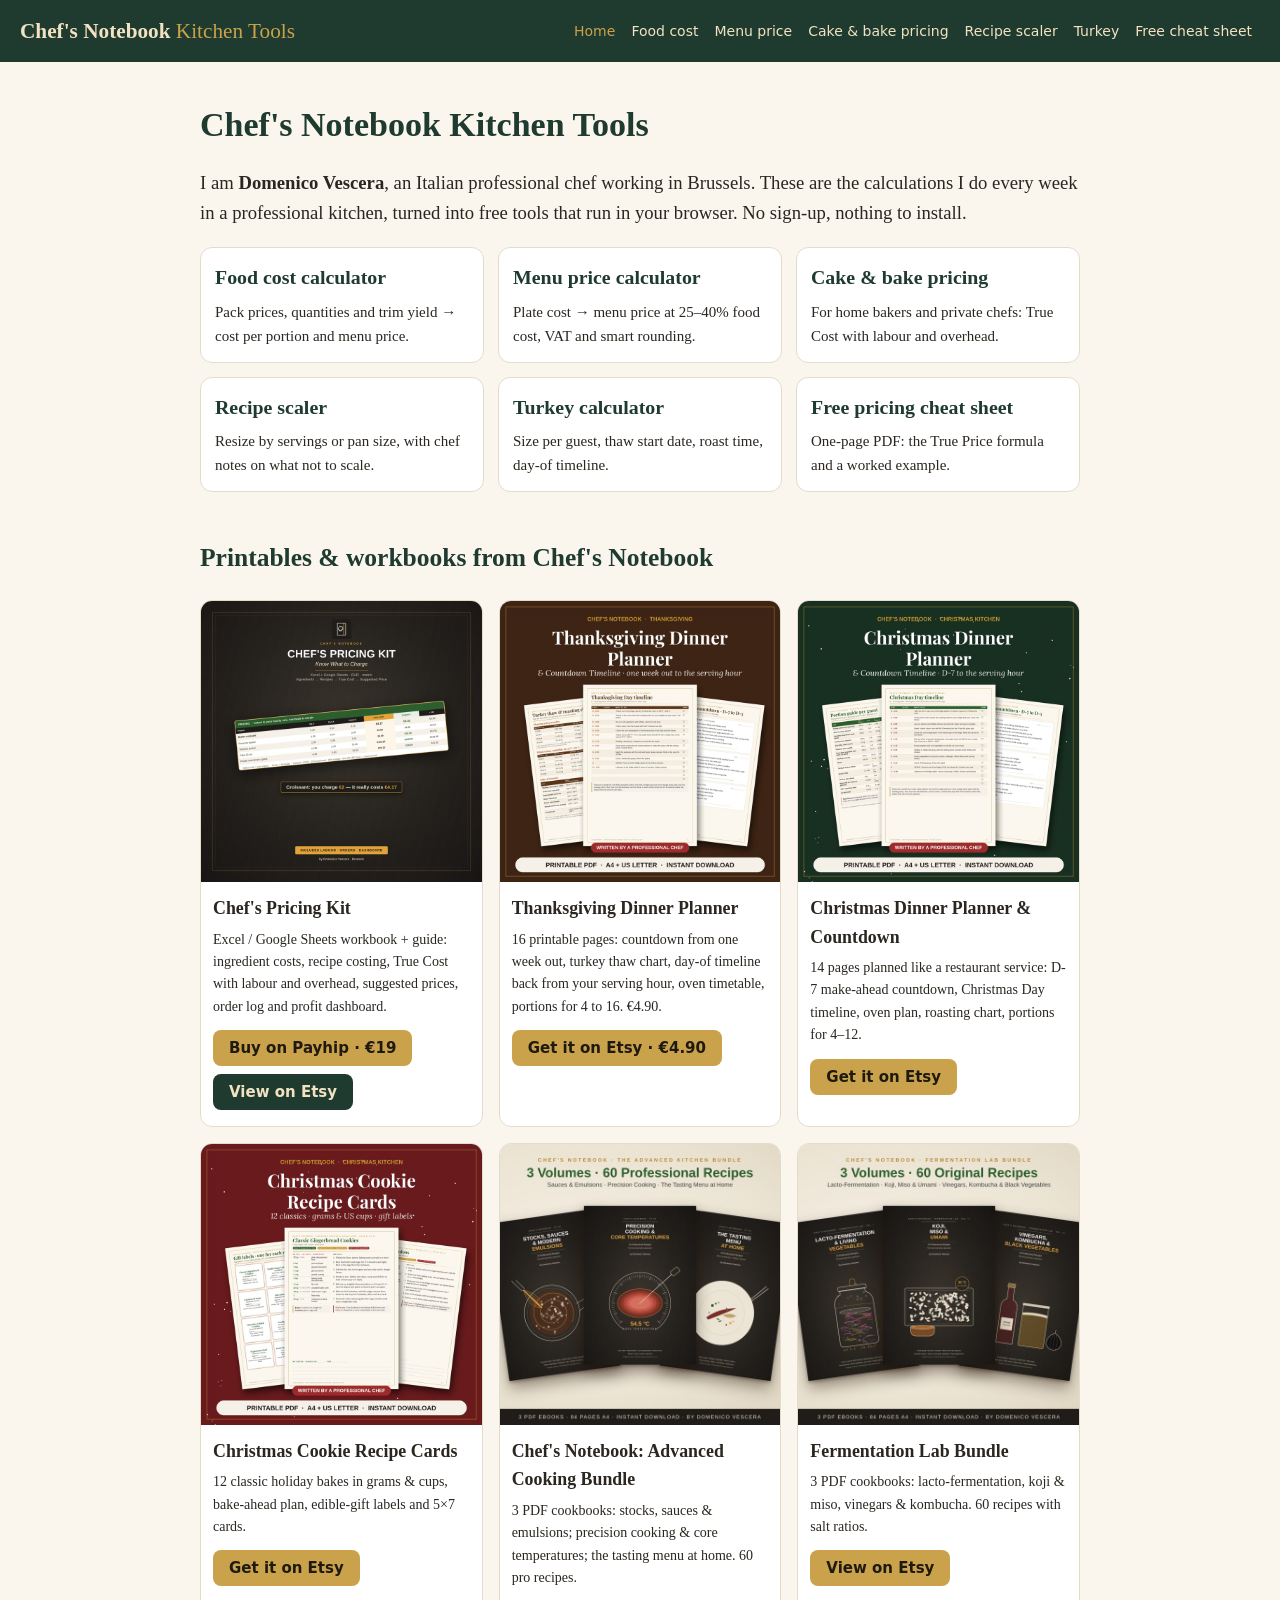
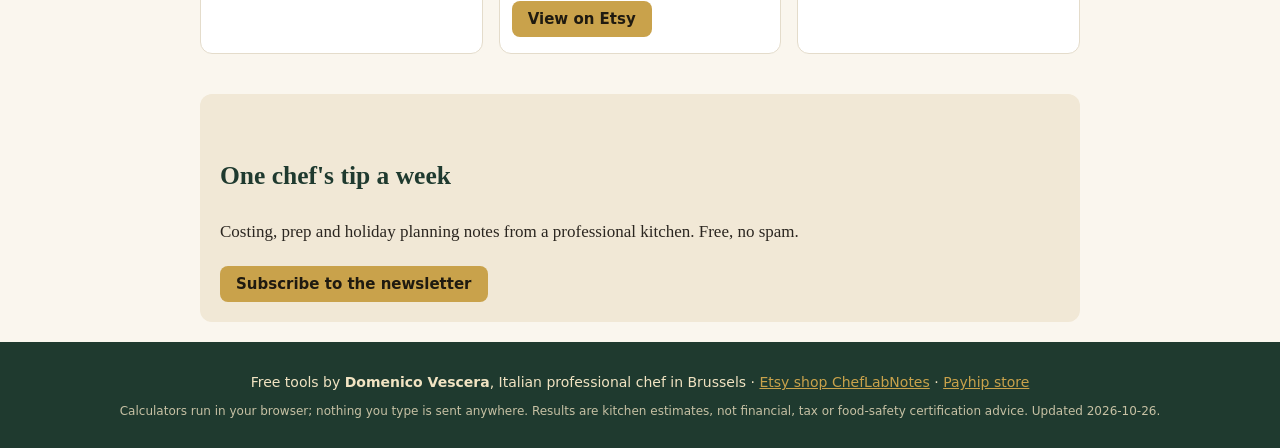
==== index.html @ 0fa349b2 "Chef's Notebook free kitchen tools" ====
<!doctype html><html lang="en"><head><meta charset="utf-8"><meta name="viewport" content="width=device-width,initial-scale=1">
<title>Free Kitchen Calculators by a Professional Chef | Chef's Notebook</title><meta name="description" content="Free kitchen calculators by an Italian professional chef: food cost per portion, menu price, cake pricing with labour, recipe scaler and a Thanksgiving turkey thaw & roast planner."><link rel="canonical" href="https://domve10.github.io/">
<meta property="og:type" content="website"><meta property="og:title" content="Free Kitchen Calculators by a Professional Chef | Chef's Notebook"><meta property="og:description" content="Free kitchen calculators by an Italian professional chef: food cost per portion, menu price, cake pricing with labour, recipe scaler and a Thanksgiving turkey thaw & roast planner."><meta property="og:url" content="https://domve10.github.io/"><meta property="og:image" content="https://domve10.github.io/img/og.jpg"><meta name="twitter:card" content="summary_large_image">
<link rel="stylesheet" href="/styles.css"><script type="application/ld+json">{"@context": "https://schema.org", "@type": "WebSite", "name": "Chef's Notebook Kitchen Tools", "url": "https://domve10.github.io/", "description": "Free kitchen calculators by an Italian professional chef: food cost per portion, menu price, cake pricing with labour, recipe scaler and a Thanksgiving turkey thaw & roast planner.", "author": {"@type": "Person", "name": "Domenico Vescera", "jobTitle": "Professional chef"}}</script></head><body>
<header><a class="brand" href="/">Chef's Notebook <span>Kitchen Tools</span></a><nav><a href="/" class=on>Home</a><a href="/food-cost-calculator/">Food cost</a><a href="/menu-price-calculator/">Menu price</a><a href="/cake-pricing-calculator/">Cake & bake pricing</a><a href="/recipe-scaler/">Recipe scaler</a><a href="/turkey-calculator/">Turkey</a><a href="/free-pricing-cheat-sheet/">Free cheat sheet</a></nav></header><main>
<h1>Chef's Notebook Kitchen Tools</h1><p class="lead">I am <b>Domenico Vescera</b>, an Italian professional chef working in Brussels. These are the calculations I do every week in a professional kitchen, turned into free tools that run in your browser. No sign-up, nothing to install.</p>
<div class="tiles">
<a href="/food-cost-calculator/"><h3>Food cost calculator</h3><p>Pack prices, quantities and trim yield → cost per portion and menu price.</p></a>
<a href="/menu-price-calculator/"><h3>Menu price calculator</h3><p>Plate cost → menu price at 25–40% food cost, VAT and smart rounding.</p></a>
<a href="/cake-pricing-calculator/"><h3>Cake & bake pricing</h3><p>For home bakers and private chefs: True Cost with labour and overhead.</p></a>
<a href="/recipe-scaler/"><h3>Recipe scaler</h3><p>Resize by servings or pan size, with chef notes on what not to scale.</p></a>
<a href="/turkey-calculator/"><h3>Turkey calculator</h3><p>Size per guest, thaw start date, roast time, day-of timeline.</p></a>
<a href="/free-pricing-cheat-sheet/"><h3>Free pricing cheat sheet</h3><p>One-page PDF: the True Price formula and a worked example.</p></a></div>
<h2>Printables & workbooks from Chef's Notebook</h2><div class="cards"><div class="card"><img src="/img/pricing-kit.jpg" alt="Chef's Pricing Kit cover" loading="lazy" width="400" height="400"><div class="cb"><h3>Chef's Pricing Kit</h3><p>Excel / Google Sheets workbook + guide: ingredient costs, recipe costing, True Cost with labour and overhead, suggested prices, order log and profit dashboard.</p><a class="btn" href="https://payhip.com/b/967rG?utm_source=chefs-notebook-tools&utm_medium=referral&utm_campaign=home" rel="noopener">Buy on Payhip · €19</a><a class="btn alt" href="https://www.etsy.com/listing/4596116687?utm_source=chefs-notebook-tools&utm_medium=referral&utm_campaign=home" rel="noopener">View on Etsy</a></div></div><div class="card"><img src="/img/thanksgiving.jpg" alt="Thanksgiving Dinner Planner cover" loading="lazy" width="400" height="400"><div class="cb"><h3>Thanksgiving Dinner Planner</h3><p>16 printable pages: countdown from one week out, turkey thaw chart, day-of timeline back from your serving hour, oven timetable, portions for 4 to 16. €4.90.</p><a class="btn" href="https://www.etsy.com/listing/4603398314?utm_source=chefs-notebook-tools&utm_medium=referral&utm_campaign=home" rel="noopener">Get it on Etsy · €4.90</a></div></div><div class="card"><img src="/img/christmas-planner.jpg" alt="Christmas Dinner Planner & Countdown cover" loading="lazy" width="400" height="400"><div class="cb"><h3>Christmas Dinner Planner & Countdown</h3><p>14 pages planned like a restaurant service: D-7 make-ahead countdown, Christmas Day timeline, oven plan, roasting chart, portions for 4–12.</p><a class="btn" href="https://www.etsy.com/listing/4601080030?utm_source=chefs-notebook-tools&utm_medium=referral&utm_campaign=home" rel="noopener">Get it on Etsy</a></div></div><div class="card"><img src="/img/cookie-cards.jpg" alt="Christmas Cookie Recipe Cards cover" loading="lazy" width="400" height="400"><div class="cb"><h3>Christmas Cookie Recipe Cards</h3><p>12 classic holiday bakes in grams & cups, bake-ahead plan, edible-gift labels and 5×7 cards.</p><a class="btn" href="https://www.etsy.com/listing/4601080650?utm_source=chefs-notebook-tools&utm_medium=referral&utm_campaign=home" rel="noopener">Get it on Etsy</a></div></div><div class="card"><img src="/img/advanced-bundle.jpg" alt="Chef's Notebook: Advanced Cooking Bundle cover" loading="lazy" width="400" height="400"><div class="cb"><h3>Chef's Notebook: Advanced Cooking Bundle</h3><p>3 PDF cookbooks: stocks, sauces & emulsions; precision cooking & core temperatures; the tasting menu at home. 60 pro recipes.</p><a class="btn" href="https://www.etsy.com/listing/4592449146?utm_source=chefs-notebook-tools&utm_medium=referral&utm_campaign=home" rel="noopener">View on Etsy</a></div></div><div class="card"><img src="/img/fermentation-bundle.jpg" alt="Fermentation Lab Bundle cover" loading="lazy" width="400" height="400"><div class="cb"><h3>Fermentation Lab Bundle</h3><p>3 PDF cookbooks: lacto-fermentation, koji & miso, vinegars & kombucha. 60 recipes with salt ratios.</p><a class="btn" href="https://www.etsy.com/listing/4592519886?utm_source=chefs-notebook-tools&utm_medium=referral&utm_campaign=home" rel="noopener">View on Etsy</a></div></div></div>
<section class="news"><h2>One chef's tip a week</h2><p>Costing, prep and holiday planning notes from a professional kitchen. Free, no spam.</p><a class="btn" href="https://domenicos-newsletter.beehiiv.com/subscribe?utm_source=chefs-notebook-tools&utm_medium=referral&utm_campaign=newsletter" rel="noopener">Subscribe to the newsletter</a></section>
</main><footer><p>Free tools by <b>Domenico Vescera</b>, Italian professional chef in Brussels · <a href="https://www.etsy.com/shop/ChefLabNotes?utm_source=chefs-notebook-tools&utm_medium=referral&utm_campaign=footer">Etsy shop ChefLabNotes</a> · <a href="https://payhip.com/ChefLabNotes?utm_source=chefs-notebook-tools&utm_medium=referral&utm_campaign=footer">Payhip store</a></p><p class="small">Calculators run in your browser; nothing you type is sent anywhere. Results are kitchen estimates, not financial, tax or food-safety certification advice. Updated 2026-10-26.</p></footer></body></html>
---- styles.css ----
*{box-sizing:border-box}body{margin:0;font:17px/1.6 Georgia,'Times New Roman',serif;color:#2b2620;background:#faf6ee}
header{background:#1f3a2f;color:#f1e3c2;padding:14px 20px;display:flex;flex-wrap:wrap;gap:10px;align-items:center;justify-content:space-between}
.brand{color:#f1e3c2;text-decoration:none;font-size:1.25em;font-weight:bold}.brand span{color:#c9a24b;font-weight:normal}
nav a{color:#f1e3c2;text-decoration:none;margin:0 8px;font:14px/2 system-ui,sans-serif}nav a.on,nav a:hover{color:#c9a24b}
main{max-width:920px;margin:0 auto;padding:20px}h1{font-size:2em;line-height:1.2;color:#1f3a2f}h2{color:#1f3a2f;margin-top:1.8em}.lead{font-size:1.1em}
.tool{background:#fff;border:1px solid #e4dccb;border-radius:12px;padding:18px;margin:20px 0;font-family:system-ui,sans-serif;font-size:15px}
.grid{display:grid;grid-template-columns:repeat(auto-fit,minmax(200px,1fr));gap:12px;margin:12px 0}label{display:flex;flex-direction:column;font-weight:600;gap:4px}label.full{margin-top:10px}
input,select,textarea{font:15px system-ui,sans-serif;padding:8px;border:1px solid #cfc5b0;border-radius:6px;width:100%;background:#fffdf8}
#ing{width:100%;border-collapse:collapse}#ing td,#ing th{padding:3px;text-align:left;font-size:13px}#ing input{padding:6px}
.out{display:grid;grid-template-columns:repeat(auto-fit,minmax(180px,1fr));gap:10px;margin-top:14px}.out div{background:#1f3a2f;color:#f1e3c2;border-radius:8px;padding:10px}.out span{display:block;font-size:12px;opacity:.85}.out b{font-size:1.35em;color:#fff}.out .warn{background:#8a3b1f}
.cmp{border-collapse:collapse;margin:12px 0;width:100%}.cmp td,.cmp th{border:1px solid #e4dccb;padding:6px;text-align:center}.cmp th{background:#f1e8d6}
.btn{display:inline-block;background:#c9a24b;color:#1f1a10;padding:9px 16px;border-radius:8px;text-decoration:none;font:600 15px system-ui,sans-serif;border:0;cursor:pointer;margin:4px 6px 4px 0}.btn.alt{background:#1f3a2f;color:#f1e3c2}.btn.big{font-size:18px;padding:14px 22px}
.hint{font-size:13px;color:#6b5f52}.res{background:#fffdf8;border:1px dashed #cfc5b0;padding:12px;white-space:pre-wrap;font-size:15px}
.tl div{padding:4px 0;border-bottom:1px dotted #e4dccb}.tl b{display:inline-block;width:60px;color:#1f3a2f}
.cards{display:grid;grid-template-columns:repeat(auto-fit,minmax(250px,1fr));gap:16px}.card{background:#fff;border:1px solid #e4dccb;border-radius:12px;overflow:hidden}.card img{width:100%;height:auto;display:block;aspect-ratio:1/1;object-fit:cover}.cb{padding:12px}.cb h3{margin:0 0 6px;font-size:1.05em}.cb p{font-size:14px;margin:0 0 8px}
.tiles{display:grid;grid-template-columns:repeat(auto-fit,minmax(250px,1fr));gap:14px}.tiles a{background:#fff;border:1px solid #e4dccb;border-radius:12px;padding:14px;text-decoration:none;color:inherit}.tiles a:hover{border-color:#c9a24b}.tiles h3{margin:0;color:#1f3a2f}.tiles p{margin:6px 0 0;font-size:15px}
.faq details{background:#fff;border:1px solid #e4dccb;border-radius:8px;padding:10px 14px;margin:8px 0}.faq summary{font-weight:bold;cursor:pointer}
.news{background:#f1e8d6;border-radius:12px;padding:16px 20px;margin-top:40px}footer{background:#1f3a2f;color:#f1e3c2;padding:18px;text-align:center;font:14px system-ui,sans-serif}footer a{color:#c9a24b}.small{font-size:12px;opacity:.8}
a{color:#7a5a12}
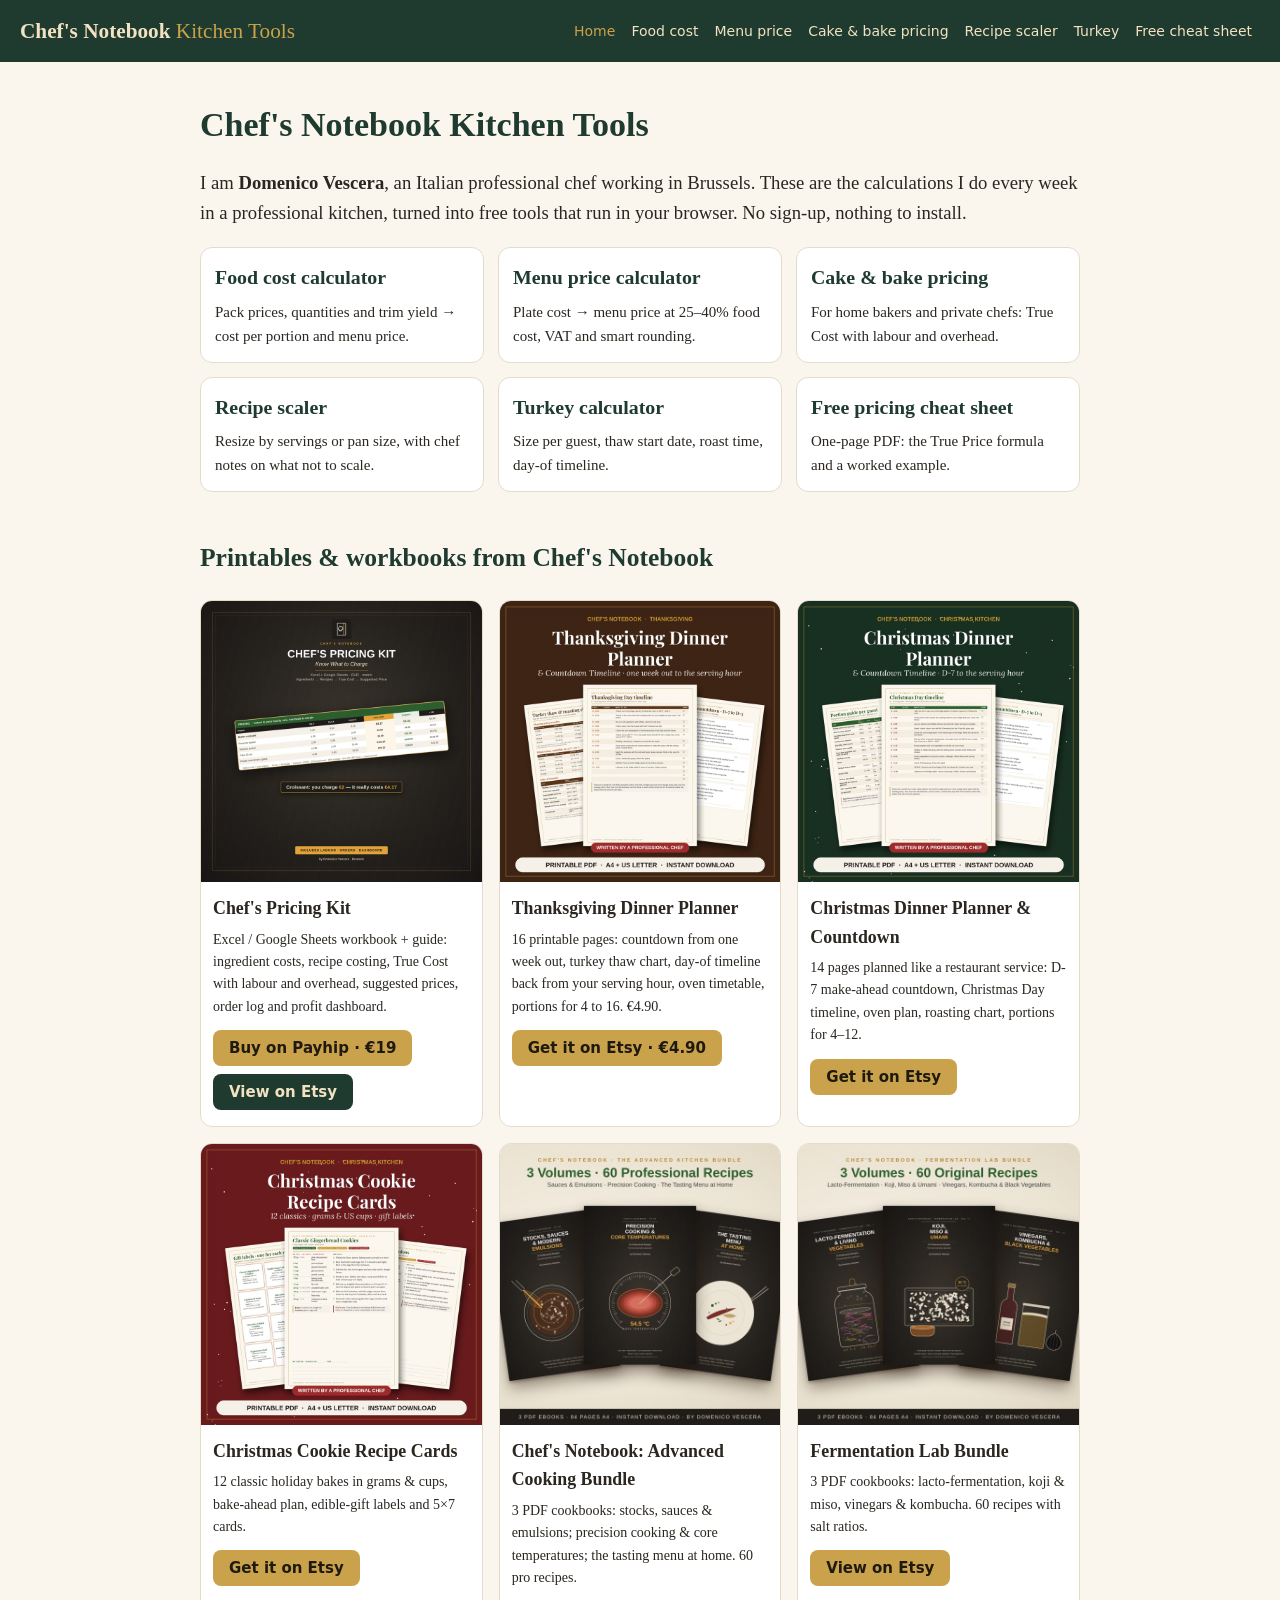
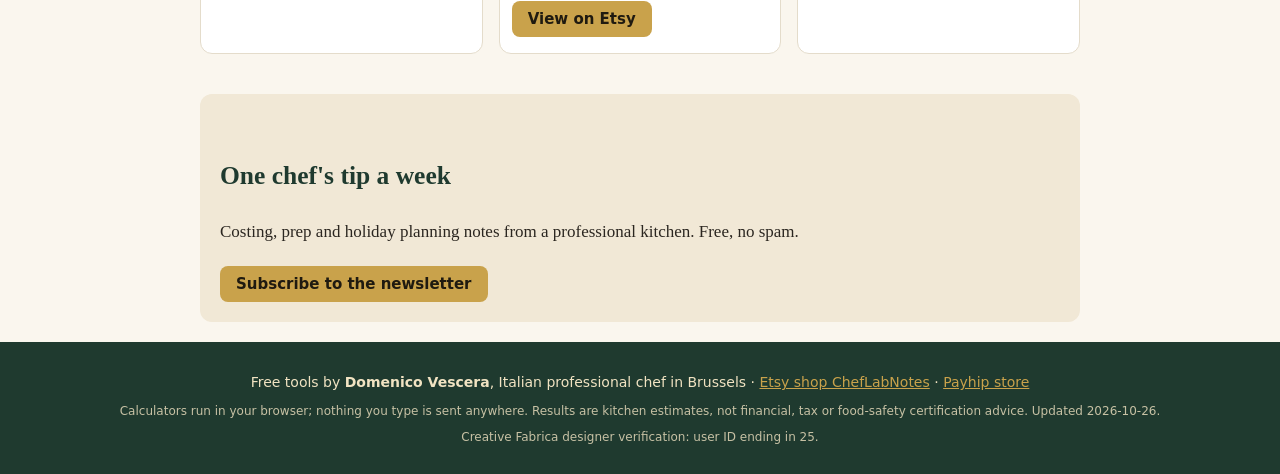
==== commit 6df447d1: "Add Creative Fabrica verification note" ====
--- a/index.html
+++ b/index.html
@@ -13,4 +13,4 @@
 <a href="/free-pricing-cheat-sheet/"><h3>Free pricing cheat sheet</h3><p>One-page PDF: the True Price formula and a worked example.</p></a></div>
 <h2>Printables & workbooks from Chef's Notebook</h2><div class="cards"><div class="card"><img src="/img/pricing-kit.jpg" alt="Chef's Pricing Kit cover" loading="lazy" width="400" height="400"><div class="cb"><h3>Chef's Pricing Kit</h3><p>Excel / Google Sheets workbook + guide: ingredient costs, recipe costing, True Cost with labour and overhead, suggested prices, order log and profit dashboard.</p><a class="btn" href="https://payhip.com/b/967rG?utm_source=chefs-notebook-tools&utm_medium=referral&utm_campaign=home" rel="noopener">Buy on Payhip · €19</a><a class="btn alt" href="https://www.etsy.com/listing/4596116687?utm_source=chefs-notebook-tools&utm_medium=referral&utm_campaign=home" rel="noopener">View on Etsy</a></div></div><div class="card"><img src="/img/thanksgiving.jpg" alt="Thanksgiving Dinner Planner cover" loading="lazy" width="400" height="400"><div class="cb"><h3>Thanksgiving Dinner Planner</h3><p>16 printable pages: countdown from one week out, turkey thaw chart, day-of timeline back from your serving hour, oven timetable, portions for 4 to 16. €4.90.</p><a class="btn" href="https://www.etsy.com/listing/4603398314?utm_source=chefs-notebook-tools&utm_medium=referral&utm_campaign=home" rel="noopener">Get it on Etsy · €4.90</a></div></div><div class="card"><img src="/img/christmas-planner.jpg" alt="Christmas Dinner Planner & Countdown cover" loading="lazy" width="400" height="400"><div class="cb"><h3>Christmas Dinner Planner & Countdown</h3><p>14 pages planned like a restaurant service: D-7 make-ahead countdown, Christmas Day timeline, oven plan, roasting chart, portions for 4–12.</p><a class="btn" href="https://www.etsy.com/listing/4601080030?utm_source=chefs-notebook-tools&utm_medium=referral&utm_campaign=home" rel="noopener">Get it on Etsy</a></div></div><div class="card"><img src="/img/cookie-cards.jpg" alt="Christmas Cookie Recipe Cards cover" loading="lazy" width="400" height="400"><div class="cb"><h3>Christmas Cookie Recipe Cards</h3><p>12 classic holiday bakes in grams & cups, bake-ahead plan, edible-gift labels and 5×7 cards.</p><a class="btn" href="https://www.etsy.com/listing/4601080650?utm_source=chefs-notebook-tools&utm_medium=referral&utm_campaign=home" rel="noopener">Get it on Etsy</a></div></div><div class="card"><img src="/img/advanced-bundle.jpg" alt="Chef's Notebook: Advanced Cooking Bundle cover" loading="lazy" width="400" height="400"><div class="cb"><h3>Chef's Notebook: Advanced Cooking Bundle</h3><p>3 PDF cookbooks: stocks, sauces & emulsions; precision cooking & core temperatures; the tasting menu at home. 60 pro recipes.</p><a class="btn" href="https://www.etsy.com/listing/4592449146?utm_source=chefs-notebook-tools&utm_medium=referral&utm_campaign=home" rel="noopener">View on Etsy</a></div></div><div class="card"><img src="/img/fermentation-bundle.jpg" alt="Fermentation Lab Bundle cover" loading="lazy" width="400" height="400"><div class="cb"><h3>Fermentation Lab Bundle</h3><p>3 PDF cookbooks: lacto-fermentation, koji & miso, vinegars & kombucha. 60 recipes with salt ratios.</p><a class="btn" href="https://www.etsy.com/listing/4592519886?utm_source=chefs-notebook-tools&utm_medium=referral&utm_campaign=home" rel="noopener">View on Etsy</a></div></div></div>
 <section class="news"><h2>One chef's tip a week</h2><p>Costing, prep and holiday planning notes from a professional kitchen. Free, no spam.</p><a class="btn" href="https://domenicos-newsletter.beehiiv.com/subscribe?utm_source=chefs-notebook-tools&utm_medium=referral&utm_campaign=newsletter" rel="noopener">Subscribe to the newsletter</a></section>
-</main><footer><p>Free tools by <b>Domenico Vescera</b>, Italian professional chef in Brussels · <a href="https://www.etsy.com/shop/ChefLabNotes?utm_source=chefs-notebook-tools&utm_medium=referral&utm_campaign=footer">Etsy shop ChefLabNotes</a> · <a href="https://payhip.com/ChefLabNotes?utm_source=chefs-notebook-tools&utm_medium=referral&utm_campaign=footer">Payhip store</a></p><p class="small">Calculators run in your browser; nothing you type is sent anywhere. Results are kitchen estimates, not financial, tax or food-safety certification advice. Updated 2026-10-26.</p></footer></body></html>+</main><footer><p>Free tools by <b>Domenico Vescera</b>, Italian professional chef in Brussels · <a href="https://www.etsy.com/shop/ChefLabNotes?utm_source=chefs-notebook-tools&utm_medium=referral&utm_campaign=footer">Etsy shop ChefLabNotes</a> · <a href="https://payhip.com/ChefLabNotes?utm_source=chefs-notebook-tools&utm_medium=referral&utm_campaign=footer">Payhip store</a></p><p class="small">Calculators run in your browser; nothing you type is sent anywhere. Results are kitchen estimates, not financial, tax or food-safety certification advice. Updated 2026-10-26.</p><p class="small">Creative Fabrica designer verification: user ID ending in 25.</p></footer></body></html>
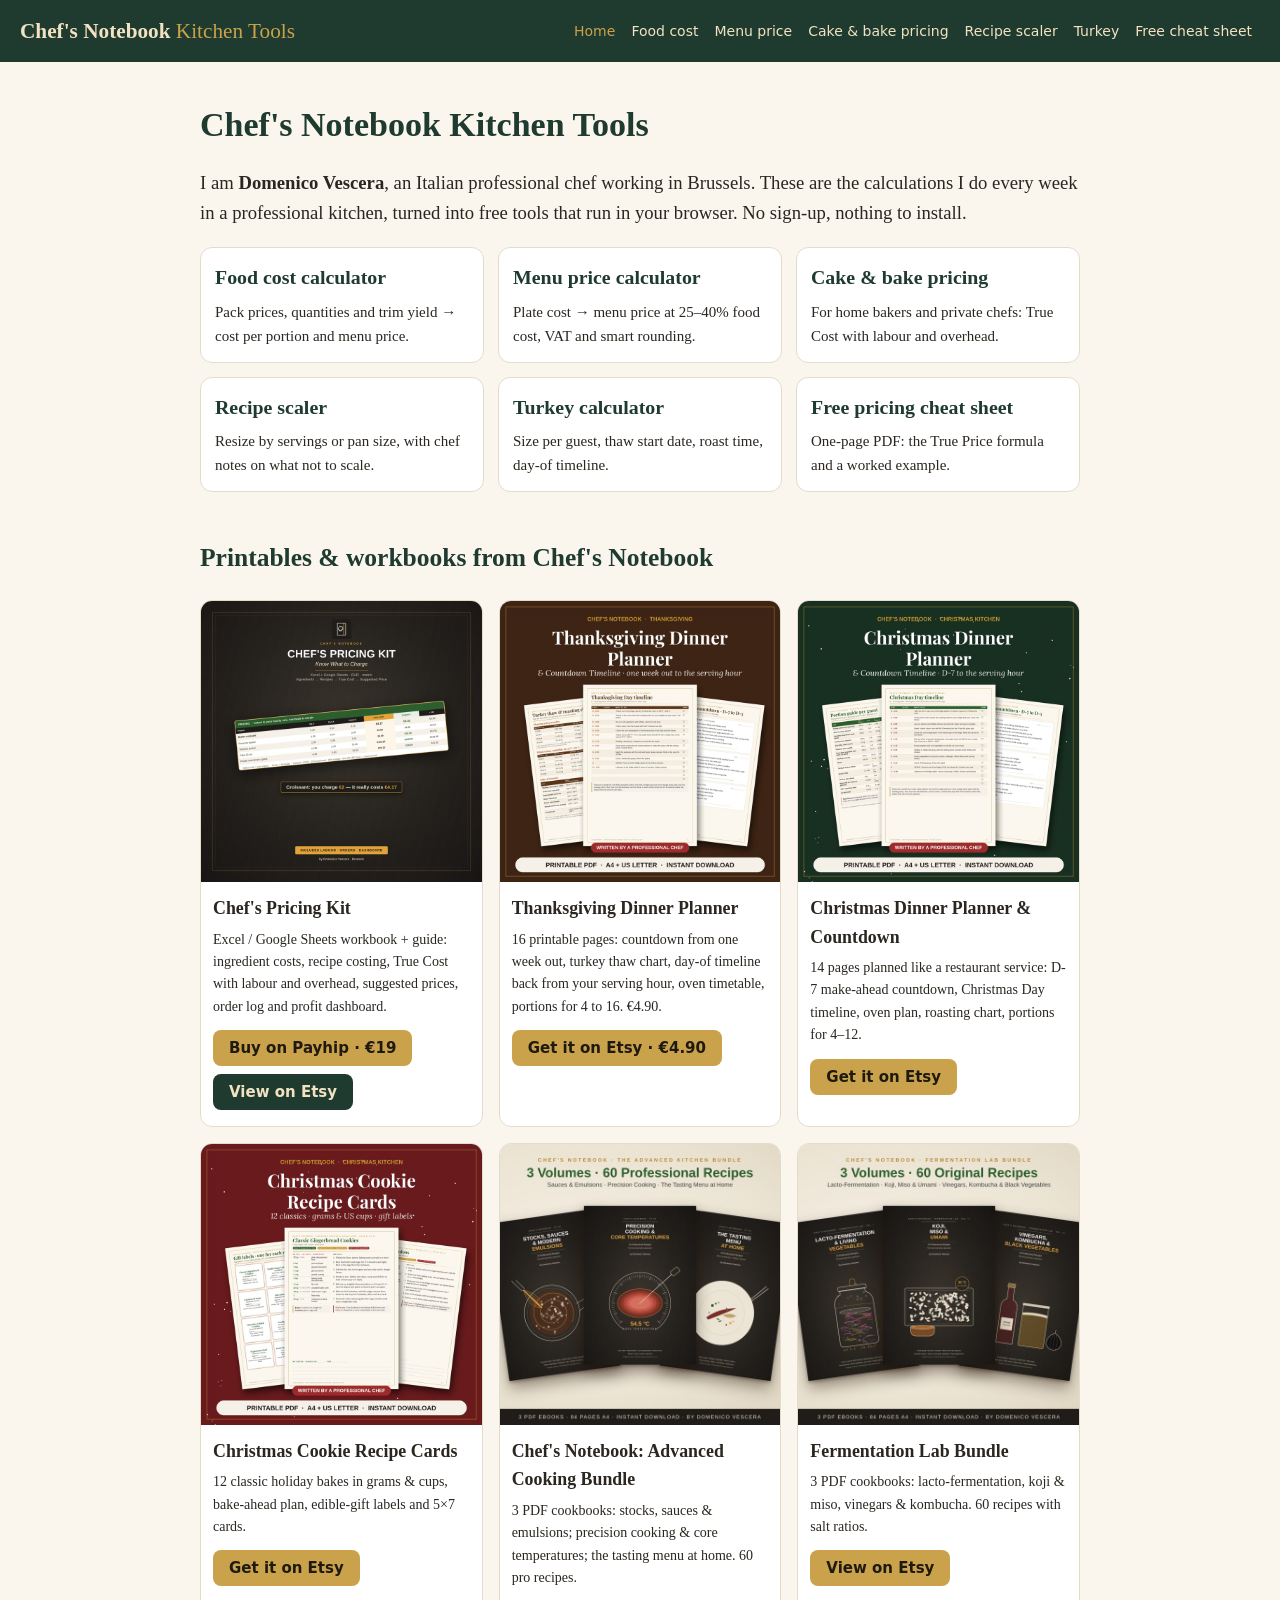
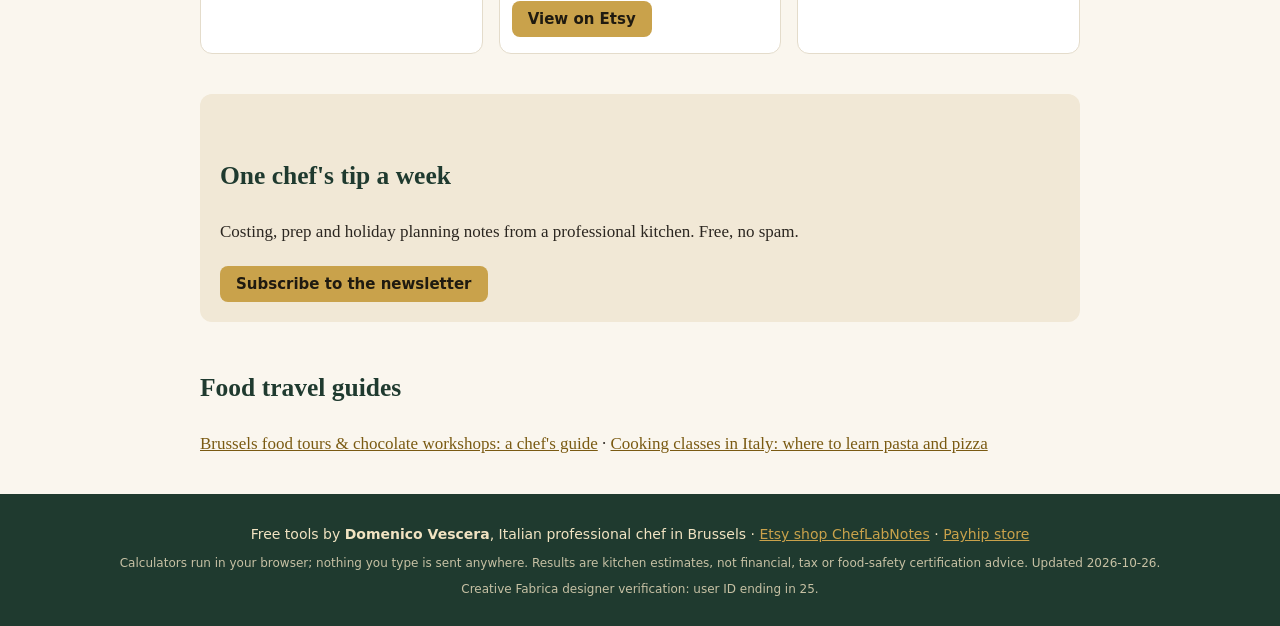
==== commit 69c489ec: "Add chef food-travel guides (Brussels food tours, Italy cooking classes)" ====
--- a/index.html
+++ b/index.html
@@ -1,4 +1,13 @@
-<!doctype html><html lang="en"><head><meta charset="utf-8"><meta name="viewport" content="width=device-width,initial-scale=1">
+<!doctype html><html lang="en"><head><script nowprocket data-noptimize="1" data-cfasync="false" data-wpfc-render="false" seraph-accel-crit="1" data-no-defer="1" data-cmp-ab="2">
+  (function () {
+      var script = document.createElement("script");
+      script.async = 1;
+      script.setAttribute("data-cmp-ab","2");
+      script.src = 'https://emrld.ltd/NTkzMzI0.js?t=593324';
+      document.head.appendChild(script);
+  })();
+</script>
+<meta charset="utf-8"><meta name="viewport" content="width=device-width,initial-scale=1">
 <title>Free Kitchen Calculators by a Professional Chef | Chef's Notebook</title><meta name="description" content="Free kitchen calculators by an Italian professional chef: food cost per portion, menu price, cake pricing with labour, recipe scaler and a Thanksgiving turkey thaw & roast planner."><link rel="canonical" href="https://domve10.github.io/">
 <meta property="og:type" content="website"><meta property="og:title" content="Free Kitchen Calculators by a Professional Chef | Chef's Notebook"><meta property="og:description" content="Free kitchen calculators by an Italian professional chef: food cost per portion, menu price, cake pricing with labour, recipe scaler and a Thanksgiving turkey thaw & roast planner."><meta property="og:url" content="https://domve10.github.io/"><meta property="og:image" content="https://domve10.github.io/img/og.jpg"><meta name="twitter:card" content="summary_large_image">
 <link rel="stylesheet" href="/styles.css"><script type="application/ld+json">{"@context": "https://schema.org", "@type": "WebSite", "name": "Chef's Notebook Kitchen Tools", "url": "https://domve10.github.io/", "description": "Free kitchen calculators by an Italian professional chef: food cost per portion, menu price, cake pricing with labour, recipe scaler and a Thanksgiving turkey thaw & roast planner.", "author": {"@type": "Person", "name": "Domenico Vescera", "jobTitle": "Professional chef"}}</script></head><body>
@@ -13,4 +22,4 @@
 <a href="/free-pricing-cheat-sheet/"><h3>Free pricing cheat sheet</h3><p>One-page PDF: the True Price formula and a worked example.</p></a></div>
 <h2>Printables & workbooks from Chef's Notebook</h2><div class="cards"><div class="card"><img src="/img/pricing-kit.jpg" alt="Chef's Pricing Kit cover" loading="lazy" width="400" height="400"><div class="cb"><h3>Chef's Pricing Kit</h3><p>Excel / Google Sheets workbook + guide: ingredient costs, recipe costing, True Cost with labour and overhead, suggested prices, order log and profit dashboard.</p><a class="btn" href="https://payhip.com/b/967rG?utm_source=chefs-notebook-tools&utm_medium=referral&utm_campaign=home" rel="noopener">Buy on Payhip · €19</a><a class="btn alt" href="https://www.etsy.com/listing/4596116687?utm_source=chefs-notebook-tools&utm_medium=referral&utm_campaign=home" rel="noopener">View on Etsy</a></div></div><div class="card"><img src="/img/thanksgiving.jpg" alt="Thanksgiving Dinner Planner cover" loading="lazy" width="400" height="400"><div class="cb"><h3>Thanksgiving Dinner Planner</h3><p>16 printable pages: countdown from one week out, turkey thaw chart, day-of timeline back from your serving hour, oven timetable, portions for 4 to 16. €4.90.</p><a class="btn" href="https://www.etsy.com/listing/4603398314?utm_source=chefs-notebook-tools&utm_medium=referral&utm_campaign=home" rel="noopener">Get it on Etsy · €4.90</a></div></div><div class="card"><img src="/img/christmas-planner.jpg" alt="Christmas Dinner Planner & Countdown cover" loading="lazy" width="400" height="400"><div class="cb"><h3>Christmas Dinner Planner & Countdown</h3><p>14 pages planned like a restaurant service: D-7 make-ahead countdown, Christmas Day timeline, oven plan, roasting chart, portions for 4–12.</p><a class="btn" href="https://www.etsy.com/listing/4601080030?utm_source=chefs-notebook-tools&utm_medium=referral&utm_campaign=home" rel="noopener">Get it on Etsy</a></div></div><div class="card"><img src="/img/cookie-cards.jpg" alt="Christmas Cookie Recipe Cards cover" loading="lazy" width="400" height="400"><div class="cb"><h3>Christmas Cookie Recipe Cards</h3><p>12 classic holiday bakes in grams & cups, bake-ahead plan, edible-gift labels and 5×7 cards.</p><a class="btn" href="https://www.etsy.com/listing/4601080650?utm_source=chefs-notebook-tools&utm_medium=referral&utm_campaign=home" rel="noopener">Get it on Etsy</a></div></div><div class="card"><img src="/img/advanced-bundle.jpg" alt="Chef's Notebook: Advanced Cooking Bundle cover" loading="lazy" width="400" height="400"><div class="cb"><h3>Chef's Notebook: Advanced Cooking Bundle</h3><p>3 PDF cookbooks: stocks, sauces & emulsions; precision cooking & core temperatures; the tasting menu at home. 60 pro recipes.</p><a class="btn" href="https://www.etsy.com/listing/4592449146?utm_source=chefs-notebook-tools&utm_medium=referral&utm_campaign=home" rel="noopener">View on Etsy</a></div></div><div class="card"><img src="/img/fermentation-bundle.jpg" alt="Fermentation Lab Bundle cover" loading="lazy" width="400" height="400"><div class="cb"><h3>Fermentation Lab Bundle</h3><p>3 PDF cookbooks: lacto-fermentation, koji & miso, vinegars & kombucha. 60 recipes with salt ratios.</p><a class="btn" href="https://www.etsy.com/listing/4592519886?utm_source=chefs-notebook-tools&utm_medium=referral&utm_campaign=home" rel="noopener">View on Etsy</a></div></div></div>
 <section class="news"><h2>One chef's tip a week</h2><p>Costing, prep and holiday planning notes from a professional kitchen. Free, no spam.</p><a class="btn" href="https://domenicos-newsletter.beehiiv.com/subscribe?utm_source=chefs-notebook-tools&utm_medium=referral&utm_campaign=newsletter" rel="noopener">Subscribe to the newsletter</a></section>
-</main><footer><p>Free tools by <b>Domenico Vescera</b>, Italian professional chef in Brussels · <a href="https://www.etsy.com/shop/ChefLabNotes?utm_source=chefs-notebook-tools&utm_medium=referral&utm_campaign=footer">Etsy shop ChefLabNotes</a> · <a href="https://payhip.com/ChefLabNotes?utm_source=chefs-notebook-tools&utm_medium=referral&utm_campaign=footer">Payhip store</a></p><p class="small">Calculators run in your browser; nothing you type is sent anywhere. Results are kitchen estimates, not financial, tax or food-safety certification advice. Updated 2026-10-26.</p><p class="small">Creative Fabrica designer verification: user ID ending in 25.</p></footer></body></html>+<section><h2>Food travel guides</h2><p><a href="/brussels-food-tours/">Brussels food tours &amp; chocolate workshops: a chef's guide</a> · <a href="/italy-cooking-classes/">Cooking classes in Italy: where to learn pasta and pizza</a></p></section></main><footer><p>Free tools by <b>Domenico Vescera</b>, Italian professional chef in Brussels · <a href="https://www.etsy.com/shop/ChefLabNotes?utm_source=chefs-notebook-tools&utm_medium=referral&utm_campaign=footer">Etsy shop ChefLabNotes</a> · <a href="https://payhip.com/ChefLabNotes?utm_source=chefs-notebook-tools&utm_medium=referral&utm_campaign=footer">Payhip store</a></p><p class="small">Calculators run in your browser; nothing you type is sent anywhere. Results are kitchen estimates, not financial, tax or food-safety certification advice. Updated 2026-10-26.</p><p class="small">Creative Fabrica designer verification: user ID ending in 25.</p></footer></body></html>
